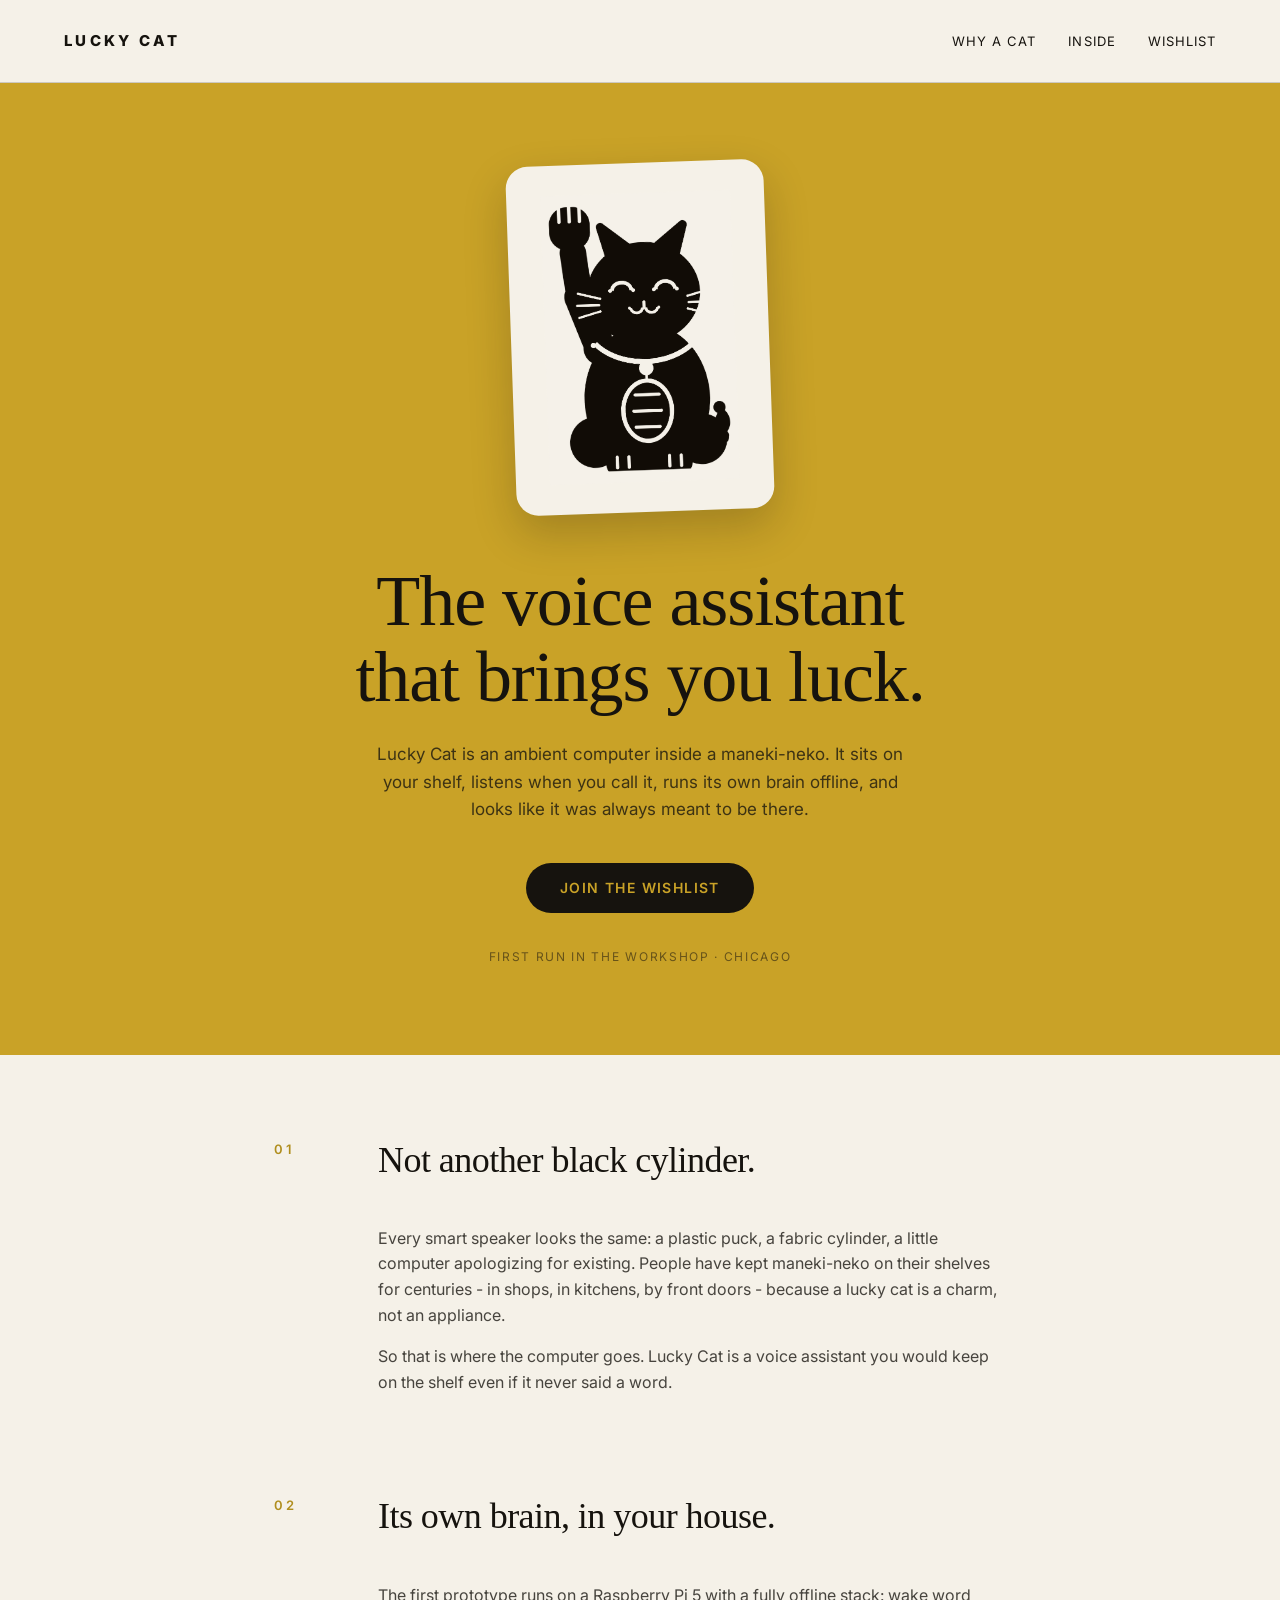
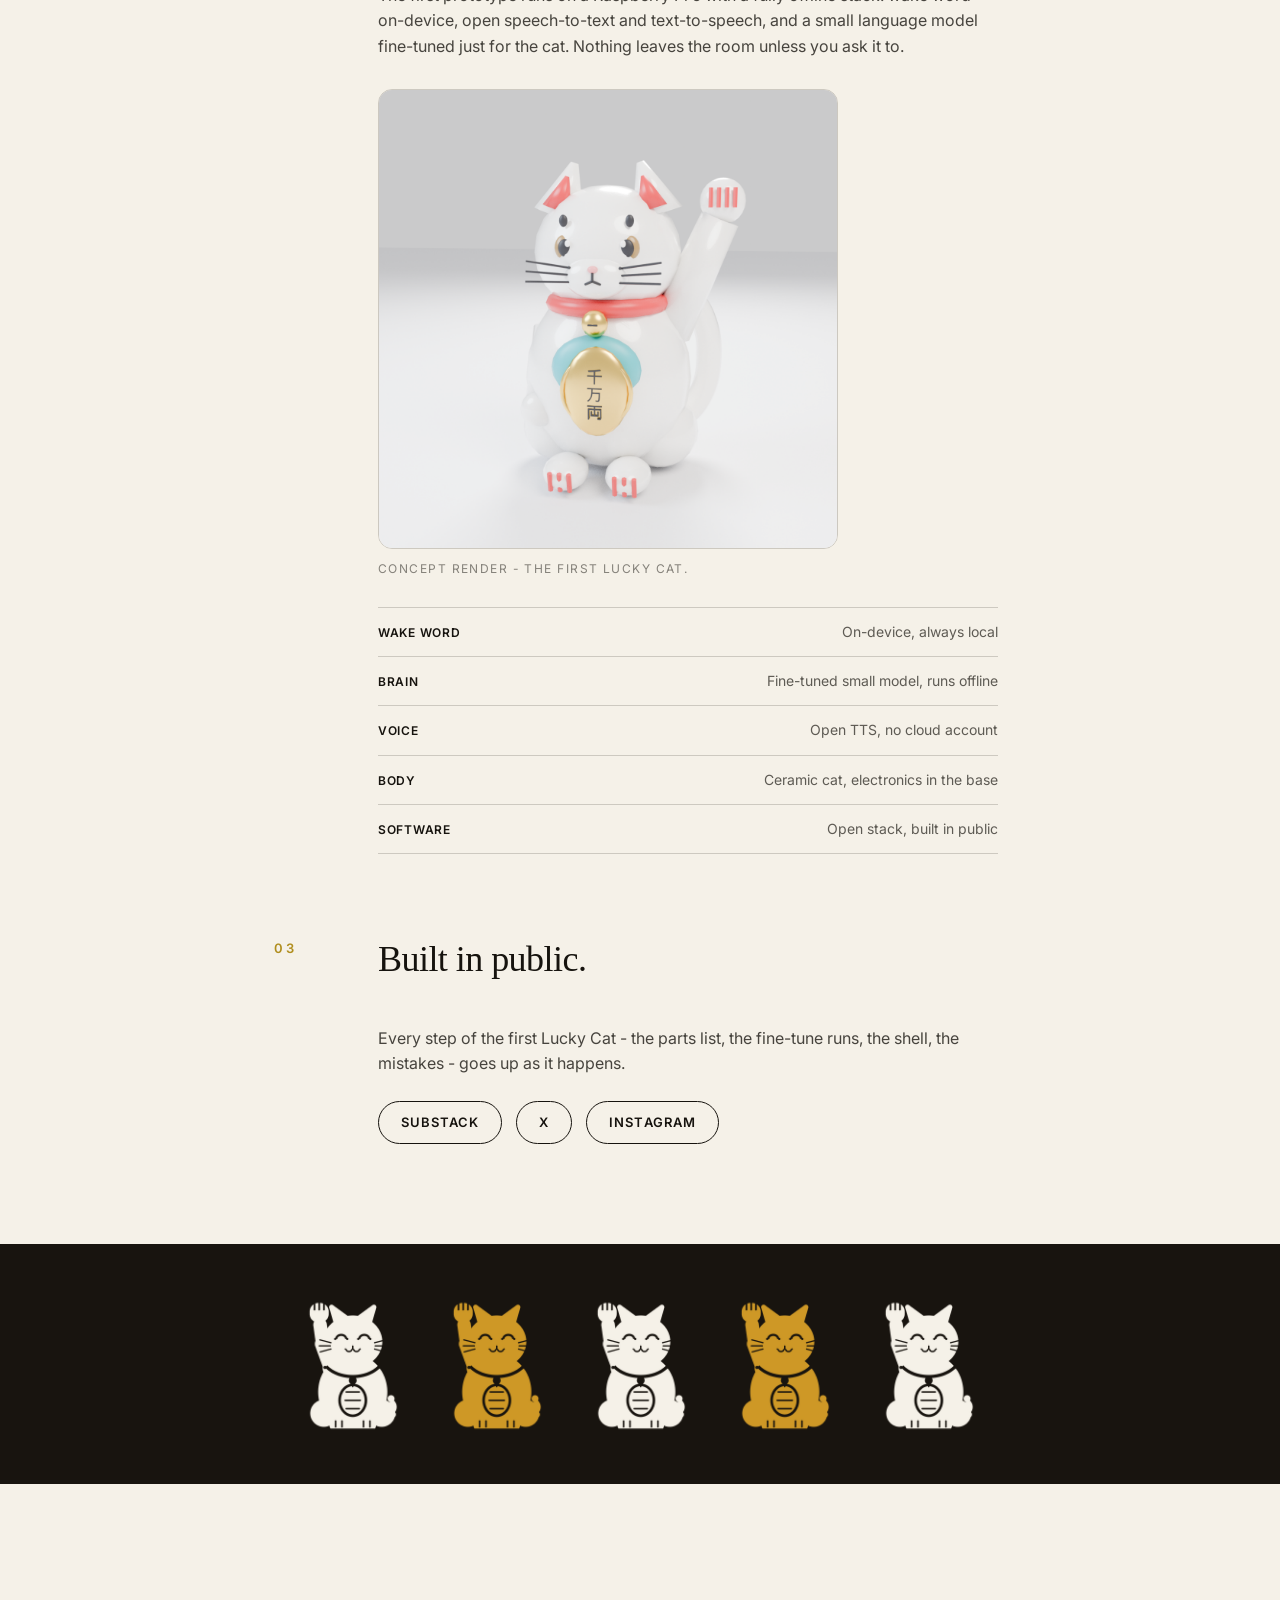
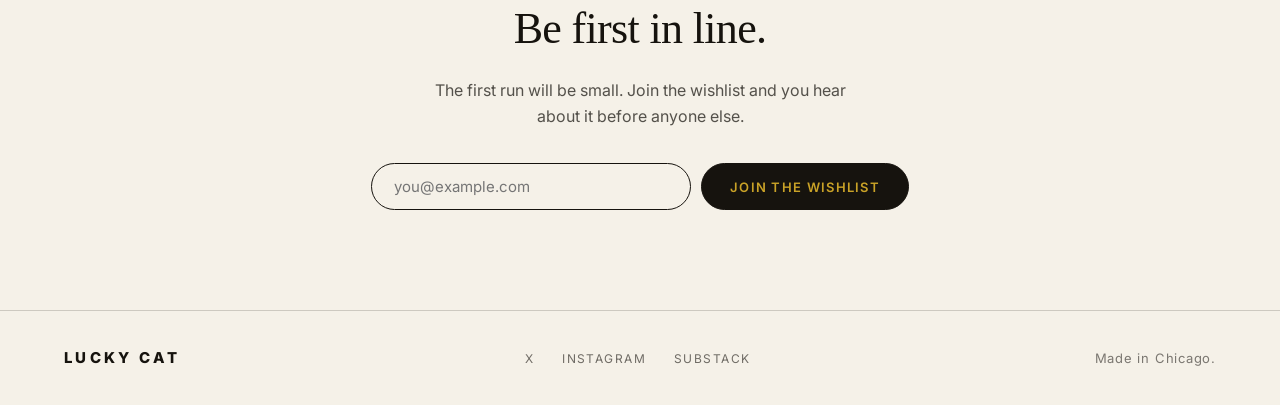
==== gold/index.html @ ab7b27ed "deploy 2026-09-12T19:55:56Z" ====
<!DOCTYPE html>
<html lang="en">
<head>
<meta charset="UTF-8">
<meta name="viewport" content="width=device-width, initial-scale=1.0">
<title>Lucky Cat - The voice assistant that brings you luck</title>
<meta name="description" content="Lucky Cat is a voice assistant inside a maneki-neko. Wake word on-device, an offline brain, open software. Join the wishlist.">
<meta name="theme-color" content="#C9A227">
<link rel="icon" type="image/png" href="assets/favicon.png">
<link rel="apple-touch-icon" href="assets/apple-touch-icon.png">
<meta property="og:type" content="website">
<meta property="og:title" content="Lucky Cat - The voice assistant that brings you luck">
<meta property="og:description" content="An ambient computer inside a maneki-neko. Wake word on-device, an offline brain, open software. Join the wishlist.">
<meta property="og:url" content="https://jacobegarcia.github.io/luckycat/gold/">
<meta property="og:image" content="https://jacobegarcia.github.io/luckycat/gold/assets/og-image.png">
<meta name="twitter:card" content="summary_large_image">
<meta name="twitter:site" content="@luckycatrobot">
<link rel="preconnect" href="https://fonts.googleapis.com">
<link rel="preconnect" href="https://fonts.gstatic.com" crossorigin>
<link href="https://fonts.googleapis.com/css2?family=Inter:wght@400;500;600;800&display=swap" rel="stylesheet">
<link rel="stylesheet" href="styles.css">
</head>
<body>

<header class="site-header">
  <div class="wordmark">LUCKY&nbsp;CAT</div>
  <nav>
    <a href="#why">Why a cat</a>
    <a href="#inside">Inside</a>
    <a href="#wishlist">Wishlist</a>
  </nav>
</header>

<main>

  <section class="hero">
    <div class="hero-inner">
      <div class="hero-card">
        <img src="assets/mark-v3.png" alt="Lucky Cat mark - a flat single-ink maneki-neko">
      </div>
      <h1>The voice assistant<br>that brings you luck.</h1>
      <p class="lede">Lucky Cat is an ambient computer inside a maneki-neko. It sits on your shelf,
      listens when you call it, runs its own brain offline, and looks like it was always meant to be there.</p>
      <a class="btn" href="#wishlist">Join the wishlist</a>
      <p class="hero-meta">First run in the workshop &middot; Chicago</p>
    </div>
  </section>

  <section id="why" class="chapter">
    <p class="chapter-no">01</p>
    <h2>Not another black cylinder.</h2>
    <div class="chapter-body">
      <p>Every smart speaker looks the same: a plastic puck, a fabric cylinder, a little computer
      apologizing for existing. People have kept maneki-neko on their shelves for centuries - in
      shops, in kitchens, by front doors - because a lucky cat is a charm, not an appliance.</p>
      <p>So that is where the computer goes. Lucky Cat is a voice assistant you would keep on the
      shelf even if it never said a word.</p>
    </div>
  </section>

  <section id="inside" class="chapter">
    <p class="chapter-no">02</p>
    <h2>Its own brain, in your house.</h2>
    <div class="chapter-body">
      <p>The first prototype runs on a Raspberry Pi 5 with a fully offline stack: wake word
      on-device, open speech-to-text and text-to-speech, and a small language model fine-tuned
      just for the cat. Nothing leaves the room unless you ask it to.</p>
      <figure class="concept">
        <img src="assets/render-front.png" alt="Concept render of the first Lucky Cat - white ceramic maneki-neko with raised paw, red collar, gold koban coin">
        <figcaption>Concept render - the first Lucky Cat.</figcaption>
      </figure>
      <ul class="spec-list">
        <li><span>Wake word</span><span>On-device, always local</span></li>
        <li><span>Brain</span><span>Fine-tuned small model, runs offline</span></li>
        <li><span>Voice</span><span>Open TTS, no cloud account</span></li>
        <li><span>Body</span><span>Ceramic cat, electronics in the base</span></li>
        <li><span>Software</span><span>Open stack, built in public</span></li>
      </ul>
    </div>
  </section>

  <section class="chapter">
    <p class="chapter-no">03</p>
    <h2>Built in public.</h2>
    <div class="chapter-body">
      <p>Every step of the first Lucky Cat - the parts list, the fine-tune runs, the shell, the
      mistakes - goes up as it happens.</p>
      <div class="social-row">
        <a href="https://luckycatrobot.substack.com">Substack</a>
        <a href="https://x.com/luckycatrobot">X</a>
        <a href="https://www.instagram.com/luckycatrobot/">Instagram</a>
      </div>
    </div>
  </section>

  <section class="strip strip-dark" aria-hidden="true">
    <img src="assets/banner-dark.png" alt="">
  </section>

  <section id="wishlist" class="wishlist">
    <h2>Be first in line.</h2>
    <p>The first run will be small. Join the wishlist and you hear about it before anyone else.</p>
    <form id="wishlist-form" novalidate>
      <input type="email" name="email" placeholder="you@example.com" autocomplete="email" required>
      <button type="submit">Join the wishlist</button>
    </form>
    <p id="wishlist-done" class="wishlist-done" hidden>You're on the list. The cat will call for you.</p>
  </section>

</main>

<footer>
  <div class="wordmark">LUCKY&nbsp;CAT</div>
  <nav class="footer-nav">
    <a href="https://x.com/luckycatrobot">X</a>
    <a href="https://www.instagram.com/luckycatrobot/">Instagram</a>
    <a href="https://luckycatrobot.substack.com">Substack</a>
  </nav>
  <p>Made in Chicago.</p>
</footer>

<script>
var FORMSPREE_ENDPOINT = "https://formspree.io/f/mljevqee";
document.getElementById('wishlist-form').addEventListener('submit', function (e) {
  e.preventDefault();
  var form = this;
  var input = form.querySelector('input[type=email]');
  var btn = form.querySelector('button[type=submit]');
  var email = (input.value || '').trim();
  if (!email || email.indexOf('@') < 1 || email.indexOf('.') < 0) { input.focus(); return; }
  btn.disabled = true; btn.textContent = 'Joining...';
  fetch(FORMSPREE_ENDPOINT, {
    method: 'POST',
    headers: { 'Accept': 'application/json', 'Content-Type': 'application/json' },
    body: JSON.stringify({ email: email, _subject: "Lucky Cat wishlist signup (gold variant)", _gotcha: "" })
  }).then(function (res) {
    if (res.ok) {
      form.hidden = true;
      document.getElementById('wishlist-done').hidden = false;
    } else {
      btn.disabled = false; btn.textContent = 'Try again';
    }
  }).catch(function () {
    btn.disabled = false; btn.textContent = 'Try again';
  });
});
</script>

</body>
</html>
---- gold/styles.css ----
:root {
  --paper: #F5F1E8;
  --ink: #16130E;
  --gold: #C9A227;
  --gold-deep: #B08E1E;
  --hairline: rgba(22, 19, 14, 0.18);
}
* { margin: 0; padding: 0; box-sizing: border-box; }
html { scroll-behavior: smooth; }
body {
  background: var(--paper); color: var(--ink);
  font-family: 'Inter', system-ui, -apple-system, sans-serif;
  -webkit-font-smoothing: antialiased; line-height: 1.6;
}
::selection { background: var(--ink); color: var(--gold); }
a:focus-visible, button:focus-visible, input:focus-visible { outline: 2px solid var(--ink); outline-offset: 3px; }

.site-header {
  display: flex; justify-content: space-between; align-items: baseline;
  padding: 28px 5vw; border-bottom: 1px solid var(--hairline);
}
.wordmark { font-weight: 800; letter-spacing: 0.22em; font-size: 15px; }
.site-header nav a {
  color: var(--ink); text-decoration: none; font-size: 13px;
  letter-spacing: 0.08em; margin-left: 28px; text-transform: uppercase;
}
.site-header nav a:hover { color: var(--gold-deep); }

.hero { background: var(--gold); color: var(--ink); }
.hero-inner { text-align: center; padding: 80px 5vw 88px; }
.hero-card {
  display: inline-block; background: var(--paper); border-radius: 22px;
  padding: 30px 34px; margin-bottom: 44px;
  box-shadow: 0 18px 44px rgba(22,19,14,0.22);
  transform: rotate(-2deg);
}
.hero-card img { display: block; width: min(190px, 38vw); height: auto; }
.hero h1 {
  font-size: clamp(36px, 6.4vw, 72px); font-weight: 800; line-height: 1.06;
  letter-spacing: -0.02em; margin-bottom: 26px; text-wrap: balance;
}
.lede { max-width: 560px; margin: 0 auto 40px; font-size: 17px; color: rgba(22,19,14,0.78); }
.btn {
  display: inline-block; background: var(--ink); color: var(--gold);
  padding: 14px 34px; text-decoration: none; font-size: 14px; font-weight: 600;
  letter-spacing: 0.1em; text-transform: uppercase; border-radius: 999px;
}
.btn:hover { background: #2A251C; color: var(--paper); }
.hero-meta { margin-top: 34px; font-size: 12px; letter-spacing: 0.14em; text-transform: uppercase; color: rgba(22,19,14,0.55); }

.chapter {
  display: grid; grid-template-columns: 80px 1fr; gap: 24px;
  max-width: 860px; margin: 0 auto; padding: 84px 5vw 0;
}
.chapter-no { font-size: 13px; font-weight: 600; letter-spacing: 0.2em; color: var(--gold-deep); }
.chapter h2 {
  font-size: clamp(24px, 3.4vw, 36px); font-weight: 800; letter-spacing: -0.01em;
  line-height: 1.2; grid-column: 2; margin-bottom: 20px; text-wrap: balance;
}
.chapter-body { grid-column: 2; max-width: 620px; }
.chapter-body p { margin-bottom: 16px; color: rgba(22,19,14,0.78); font-size: 16px; }

.concept { margin: 30px 0 6px; }
.concept img { display: block; width: 100%; max-width: 460px; height: auto; border-radius: 14px; border: 1px solid var(--hairline); }
.concept figcaption { margin-top: 10px; font-size: 12px; letter-spacing: 0.12em; text-transform: uppercase; color: rgba(22,19,14,0.5); }

.spec-list { list-style: none; margin-top: 28px; border-top: 1px solid var(--hairline); }
.spec-list li { display: flex; justify-content: space-between; gap: 20px; padding: 13px 0; border-bottom: 1px solid var(--hairline); font-size: 14px; }
.spec-list li span:first-child { font-weight: 600; letter-spacing: 0.06em; text-transform: uppercase; font-size: 12px; padding-top: 2px; }
.spec-list li span:last-child { color: rgba(22,19,14,0.68); text-align: right; }

.social-row { display: flex; gap: 14px; margin-top: 24px; flex-wrap: wrap; }
.social-row a {
  border: 1px solid var(--ink); color: var(--ink); text-decoration: none;
  padding: 10px 22px; border-radius: 999px; font-size: 13px; font-weight: 600;
  letter-spacing: 0.08em; text-transform: uppercase;
}
.social-row a:hover { background: var(--ink); color: var(--gold); }

.strip { overflow: hidden; }
.strip img { display: block; width: 100%; height: auto; max-height: 240px; object-fit: contain; }
.strip-dark { background: #18140F; }
.strip-dark img { margin: 0 auto; }
section.strip { margin-top: 100px; }

.wishlist { text-align: center; padding: 110px 5vw 100px; }
.wishlist h2 { font-size: clamp(28px, 4vw, 44px); font-weight: 800; letter-spacing: -0.01em; margin-bottom: 14px; }
.wishlist p { color: rgba(22,19,14,0.72); max-width: 440px; margin: 0 auto 34px; }
.wishlist form { display: flex; gap: 10px; justify-content: center; flex-wrap: wrap; }
.wishlist input {
  background: transparent; border: 1px solid var(--ink); border-radius: 999px;
  padding: 13px 22px; font-size: 15px; font-family: inherit; color: var(--ink);
  width: min(320px, 70vw); outline: none;
}
.wishlist input:focus { border-color: var(--gold-deep); }
.wishlist button {
  background: var(--ink); color: var(--gold); border: 1px solid var(--ink);
  border-radius: 999px; padding: 13px 28px; font-size: 13px; font-weight: 600;
  letter-spacing: 0.1em; text-transform: uppercase; cursor: pointer; font-family: inherit;
}
.wishlist button:hover { background: var(--gold); border-color: var(--gold); color: var(--ink); }
.wishlist-done { font-weight: 600; font-size: 17px; }

footer {
  border-top: 1px solid var(--hairline); padding: 34px 5vw;
  display: flex; justify-content: space-between; align-items: baseline; flex-wrap: wrap; gap: 12px;
}
footer p { font-size: 13px; color: rgba(22,19,14,0.55); letter-spacing: 0.06em; }
.footer-nav a { color: rgba(22,19,14,0.6); text-decoration: none; font-size: 12px; letter-spacing: 0.12em; text-transform: uppercase; margin: 0 12px; }
.footer-nav a:hover { color: var(--gold-deep); }

@media (max-width: 640px) {
  .site-header nav a { margin-left: 16px; font-size: 11px; }
  .chapter { grid-template-columns: 1fr; padding-top: 64px; }
  .chapter h2, .chapter-body { grid-column: 1; }
  .chapter-no { margin-bottom: -12px; }
}

/* typographic elevation: Fraunces display face for headlines */
.hero h1, .chapter h2, .story h2, .specs h2, .wishlist h2 {
  font-family: 'Fraunces', Georgia, 'Times New Roman', serif;
  font-weight: 500;
  font-optical-sizing: auto;
  letter-spacing: -0.015em;
}
.hero h1 em, .chapter h2 em, .story h2 em, .specs h2 em, .wishlist h2 em {
  font-style: italic; font-weight: 500; color: var(--gold);
}
.chapter-no { text-transform: uppercase; }
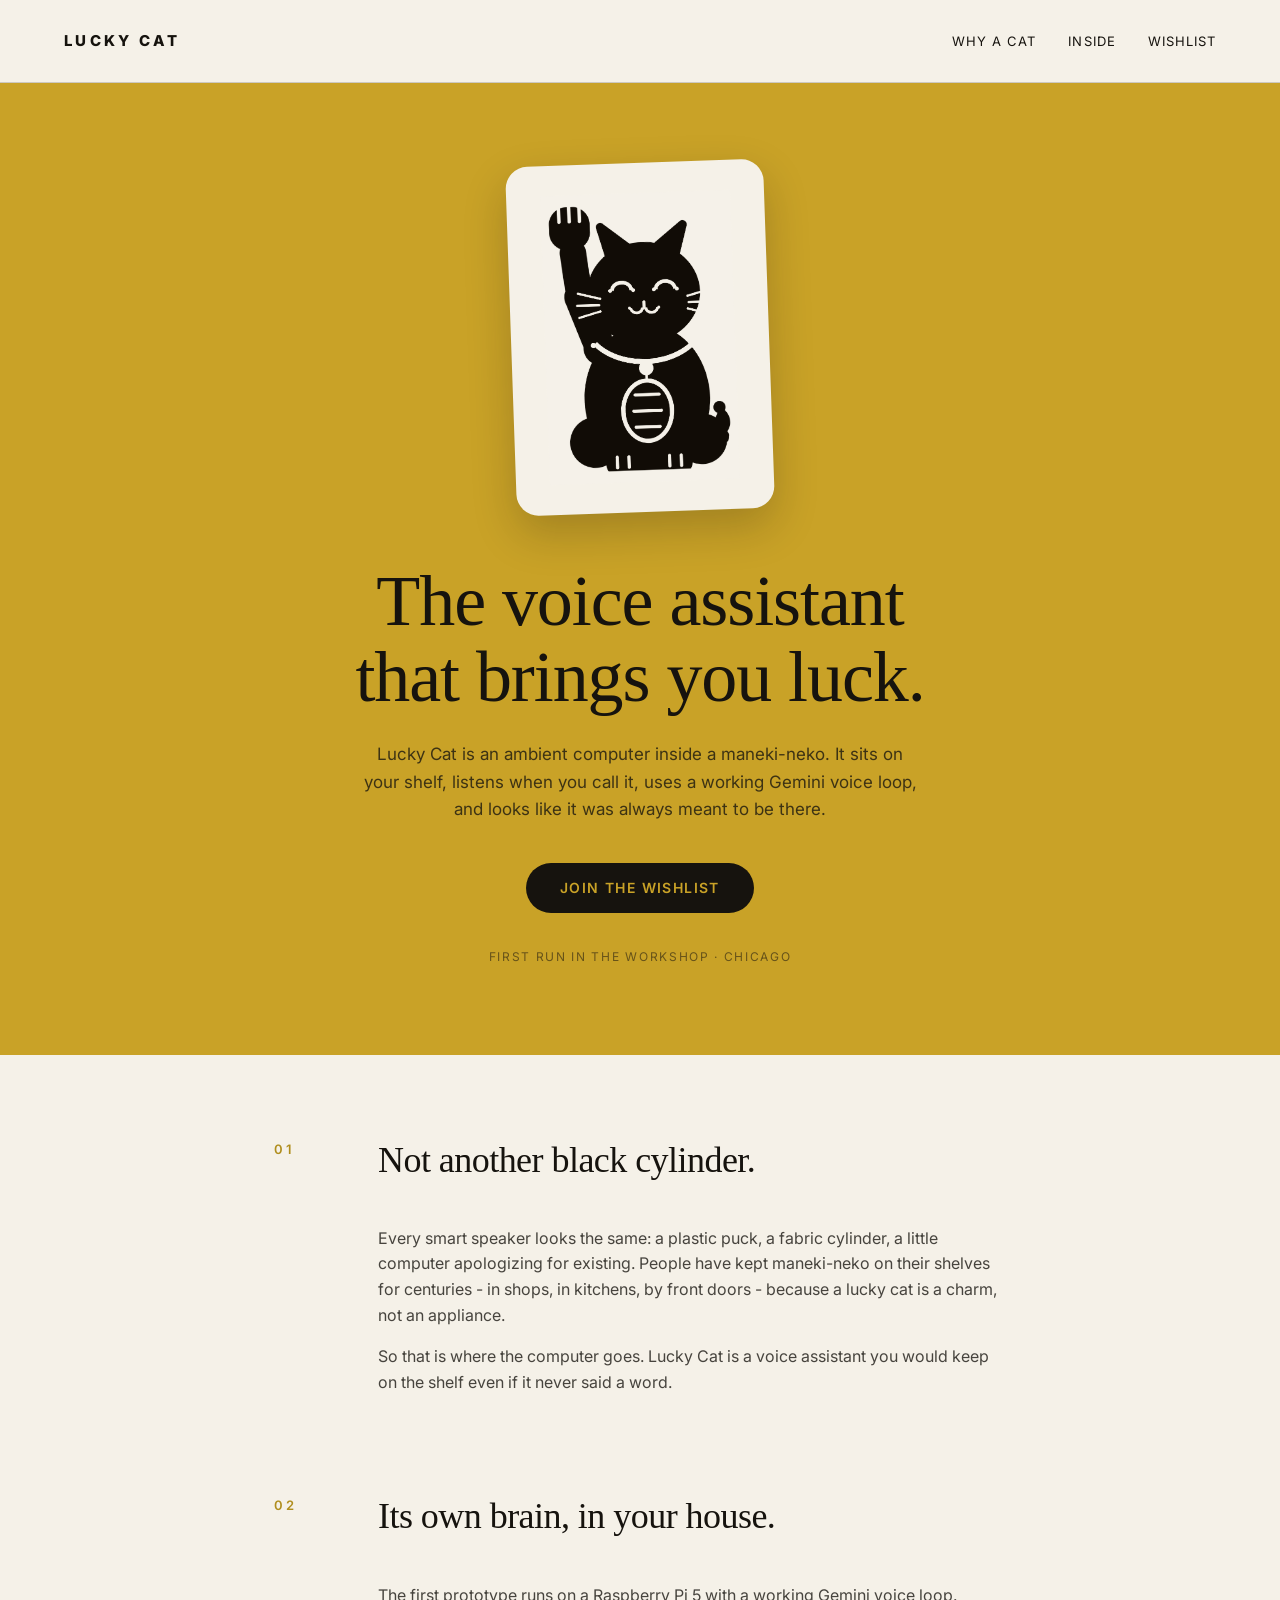
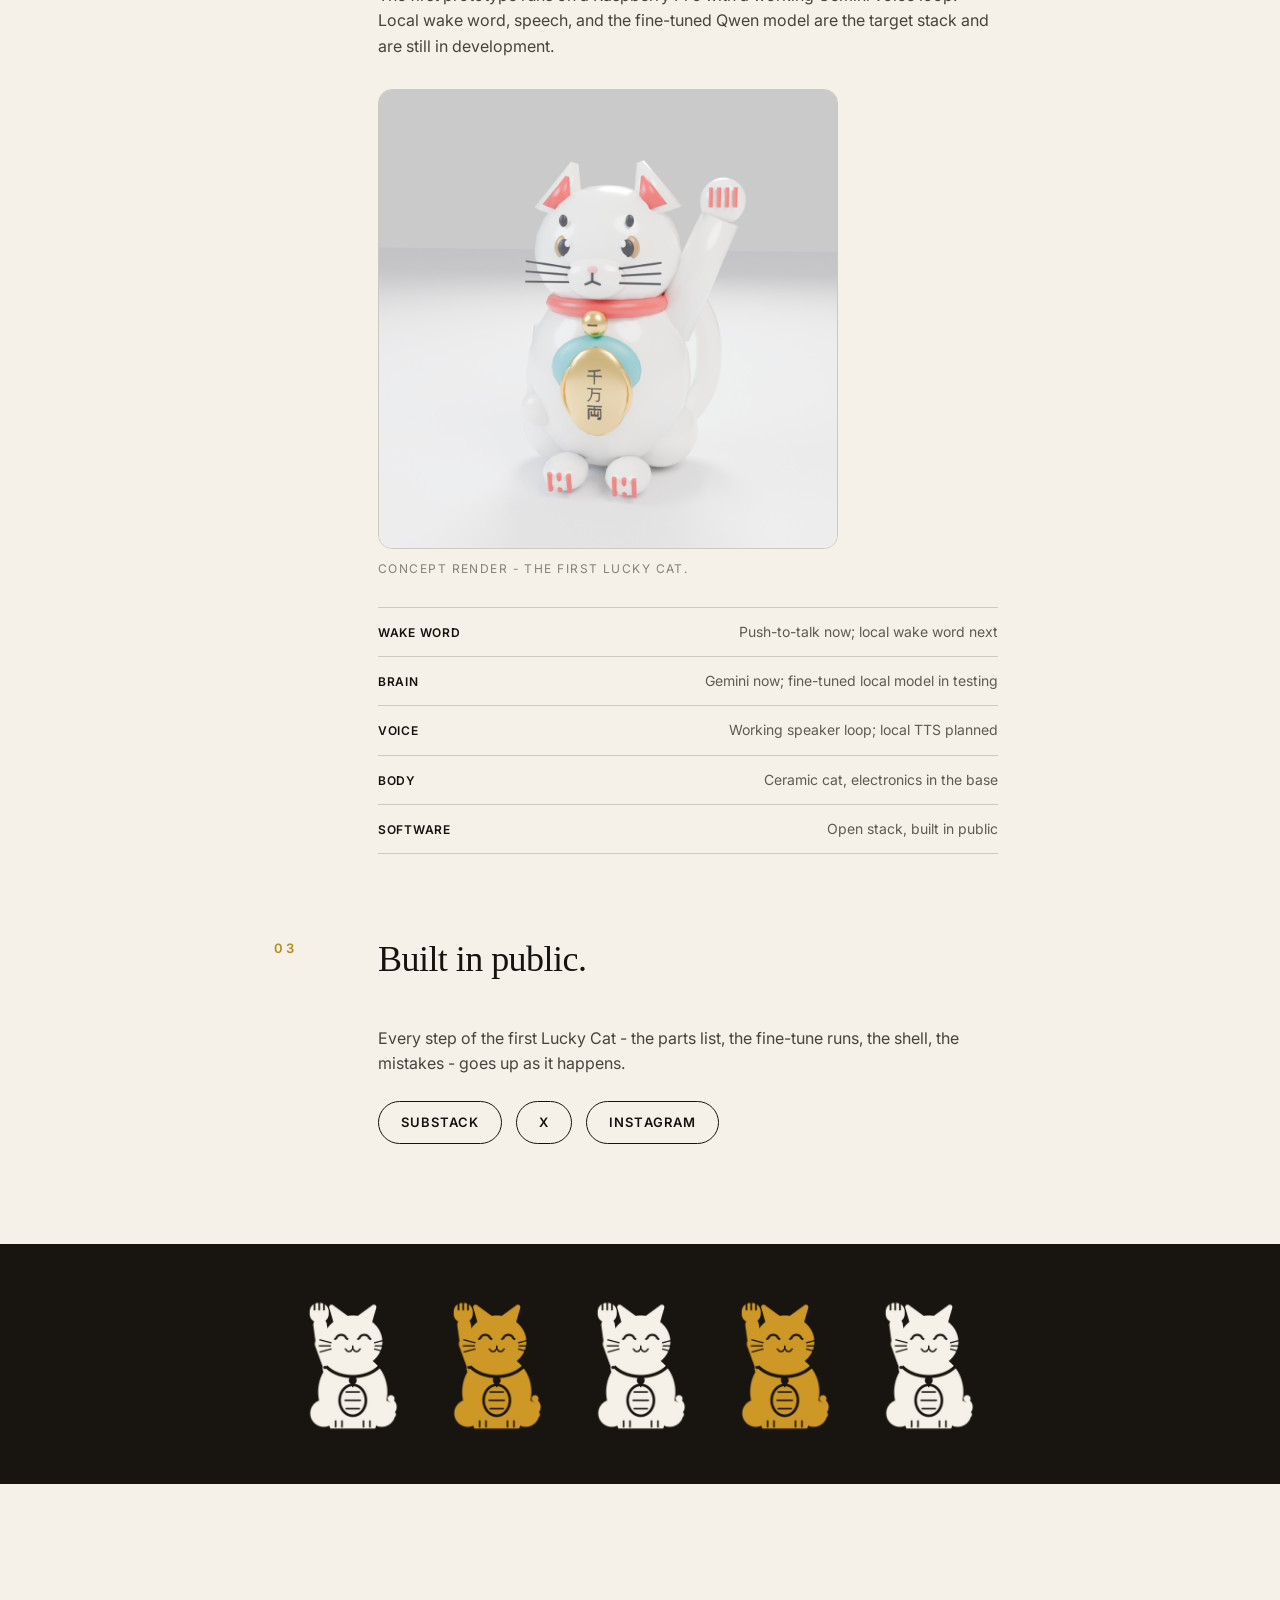
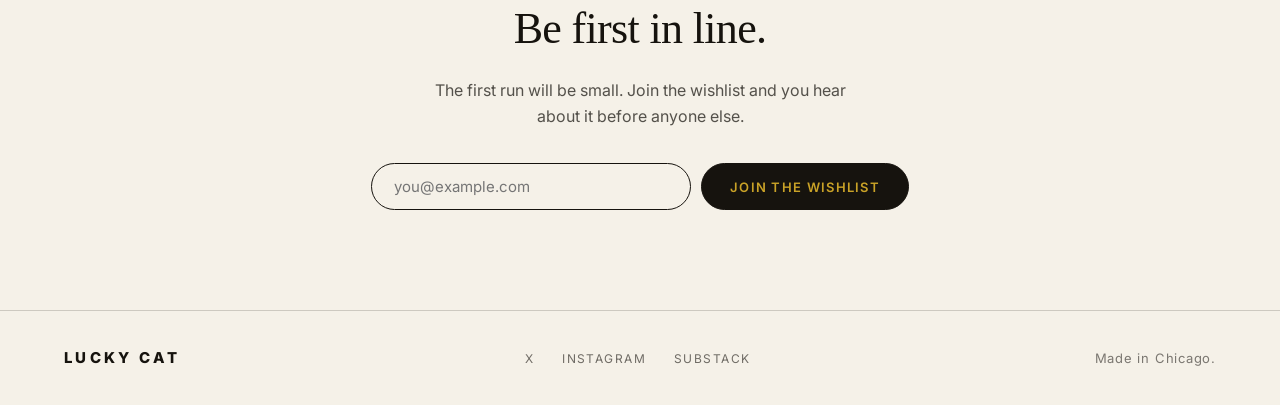
==== commit a565e8fa: "Deploy corrected face-free rebuild: sharp original photos, prototype build video, updated variants" ====
--- a/gold/index.html
+++ b/gold/index.html
@@ -4,13 +4,13 @@
 <meta charset="UTF-8">
 <meta name="viewport" content="width=device-width, initial-scale=1.0">
 <title>Lucky Cat - The voice assistant that brings you luck</title>
-<meta name="description" content="Lucky Cat is a voice assistant inside a maneki-neko. Wake word on-device, an offline brain, open software. Join the wishlist.">
+<meta name="description" content="Lucky Cat is a voice assistant inside a maneki-neko. Pi 5 prototype with a working cloud voice loop; local wake word and brain are in development. Join the wishlist.">
 <meta name="theme-color" content="#C9A227">
 <link rel="icon" type="image/png" href="assets/favicon.png">
 <link rel="apple-touch-icon" href="assets/apple-touch-icon.png">
 <meta property="og:type" content="website">
 <meta property="og:title" content="Lucky Cat - The voice assistant that brings you luck">
-<meta property="og:description" content="An ambient computer inside a maneki-neko. Wake word on-device, an offline brain, open software. Join the wishlist.">
+<meta property="og:description" content="An ambient computer inside a maneki-neko. Pi 5 prototype with a working cloud voice loop; local wake word and brain are in development. Join the wishlist.">
 <meta property="og:url" content="https://jacobegarcia.github.io/luckycat/gold/">
 <meta property="og:image" content="https://jacobegarcia.github.io/luckycat/gold/assets/og-image.png">
 <meta name="twitter:card" content="summary_large_image">
@@ -40,7 +40,7 @@
       </div>
       <h1>The voice assistant<br>that brings you luck.</h1>
       <p class="lede">Lucky Cat is an ambient computer inside a maneki-neko. It sits on your shelf,
-      listens when you call it, runs its own brain offline, and looks like it was always meant to be there.</p>
+      listens when you call it, uses a working Gemini voice loop, and looks like it was always meant to be there.</p>
       <a class="btn" href="#wishlist">Join the wishlist</a>
       <p class="hero-meta">First run in the workshop &middot; Chicago</p>
     </div>
@@ -62,17 +62,15 @@
     <p class="chapter-no">02</p>
     <h2>Its own brain, in your house.</h2>
     <div class="chapter-body">
-      <p>The first prototype runs on a Raspberry Pi 5 with a fully offline stack: wake word
-      on-device, open speech-to-text and text-to-speech, and a small language model fine-tuned
-      just for the cat. Nothing leaves the room unless you ask it to.</p>
+      <p>The first prototype runs on a Raspberry Pi 5 with a working Gemini voice loop. Local wake word, speech, and the fine-tuned Qwen model are the target stack and are still in development.</p>
       <figure class="concept">
         <img src="assets/render-front.png" alt="Concept render of the first Lucky Cat - white ceramic maneki-neko with raised paw, red collar, gold koban coin">
         <figcaption>Concept render - the first Lucky Cat.</figcaption>
       </figure>
       <ul class="spec-list">
-        <li><span>Wake word</span><span>On-device, always local</span></li>
-        <li><span>Brain</span><span>Fine-tuned small model, runs offline</span></li>
-        <li><span>Voice</span><span>Open TTS, no cloud account</span></li>
+        <li><span>Wake word</span><span>Push-to-talk now; local wake word next</span></li>
+        <li><span>Brain</span><span>Gemini now; fine-tuned local model in testing</span></li>
+        <li><span>Voice</span><span>Working speaker loop; local TTS planned</span></li>
         <li><span>Body</span><span>Ceramic cat, electronics in the base</span></li>
         <li><span>Software</span><span>Open stack, built in public</span></li>
       </ul>
